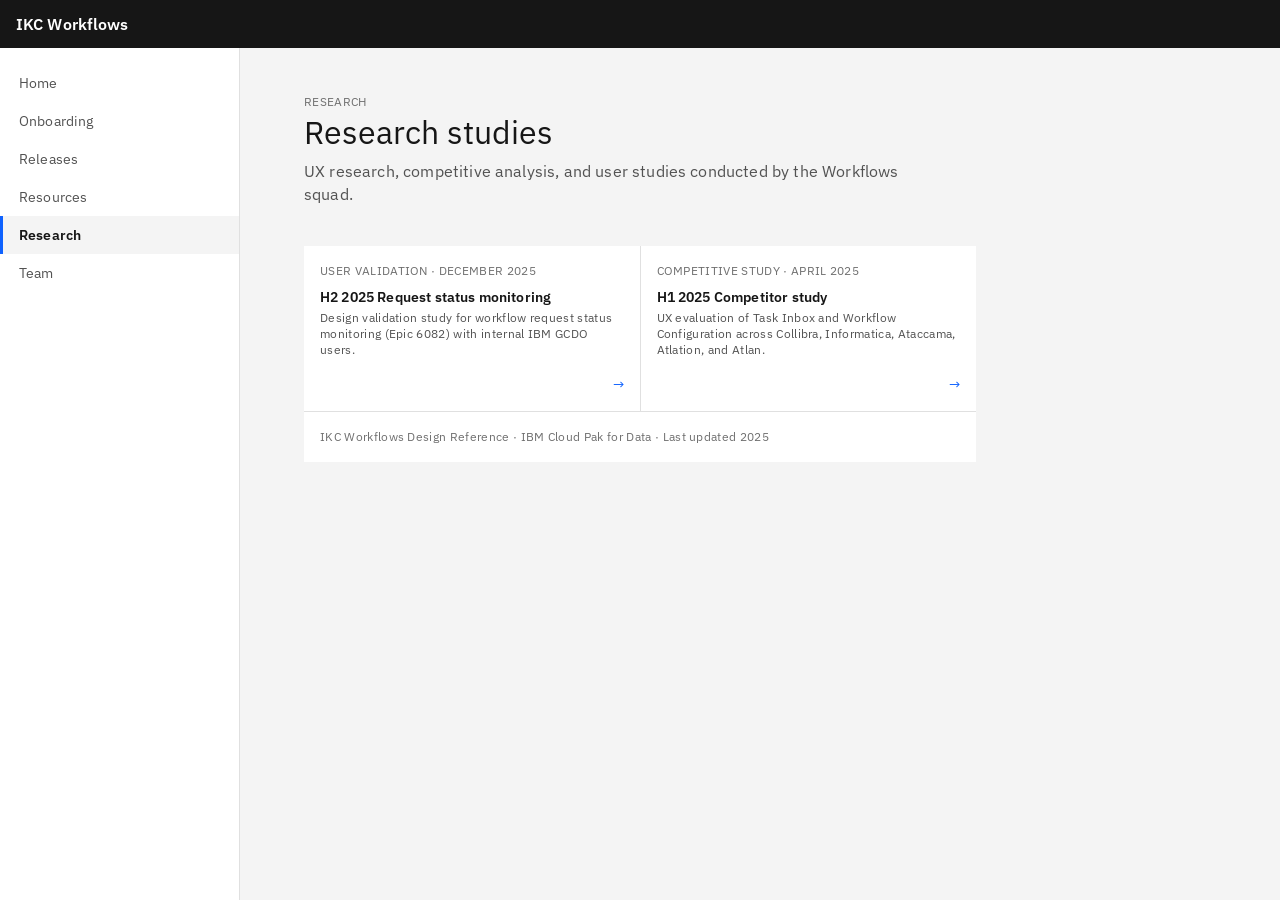
==== competitive.html @ 1f09ec60 "Initial commit — IKC Workflows design reference site" ====
<!DOCTYPE html>
<html lang="en">
<head>
  <meta charset="UTF-8">
  <meta name="viewport" content="width=device-width, initial-scale=1.0">
  <title>Research - IKC Workflows Design Reference</title>
  <link rel="stylesheet" href="css/style.css">
  <link href="https://fonts.googleapis.com/css2?family=IBM+Plex+Sans:wght@300;400;500;600&family=IBM+Plex+Mono:wght@400;600&display=swap" rel="stylesheet">
</head>
<body>

  <header class="shell-header">
    <a href="index.html" class="shell-header__name">IKC Workflows</a>
  </header>

  <nav class="mobile-nav">
    <a href="index.html">Home</a>
    <a href="onboarding.html">Onboarding</a>
    <a href="releases.html">Releases</a>
    <a href="resources.html">Resources</a>
    <a href="competitive.html" class="active">Research</a>
    <a href="team.html">Team</a>
  </nav>

  <div class="layout">
    <aside class="side-nav">
      <a href="index.html" class="side-nav__link">Home</a>
      <a href="onboarding.html" class="side-nav__link">Onboarding</a>
      <a href="releases.html" class="side-nav__link">Releases</a>
      <a href="resources.html" class="side-nav__link">Resources</a>
      <a href="competitive.html" class="side-nav__link active">Research</a>
      <a href="team.html" class="side-nav__link">Team</a>
    </aside>

    <main class="main-content">
      <div class="page-header">
        <span class="label-01" style="color: var(--cds-text-helper); text-transform: uppercase;">Research</span>
        <h1>Research studies</h1>
        <p>UX research, competitive analysis, and user studies conducted by the Workflows squad.</p>
      </div>

      <div class="tile-grid">
        <a href="research/h2-2025-request-status-validation.html" class="tile">
          <div>
            <div class="tile__label">User validation &middot; December 2025</div>
            <div class="tile__title">H2 2025 Request status monitoring</div>
            <div class="tile__description">Design validation study for workflow request status monitoring (Epic 6082) with internal IBM GCDO users.</div>
          </div>
          <div class="tile__arrow">&rarr;</div>
        </a>
        <a href="research/h1-2025-competitor-study.html" class="tile">
          <div>
            <div class="tile__label">Competitive study &middot; April 2025</div>
            <div class="tile__title">H1 2025 Competitor study</div>
            <div class="tile__description">UX evaluation of Task Inbox and Workflow Configuration across Collibra, Informatica, Ataccama, Atlation, and Atlan.</div>
          </div>
          <div class="tile__arrow">&rarr;</div>
        </a>
      </div>

      <footer class="site-footer">
        IKC Workflows Design Reference &middot; IBM Cloud Pak for Data &middot; Last updated 2025
      </footer>
    </main>
  </div>

</body>
</html>
---- css/style.css ----
/* ========================================
   Workflows Design Reference
   Carbon Design System inspired (v11)
   Theme: Gray 10
   ======================================== */

/* --- Carbon v11 color tokens (Gray 10 / White theme) --- */
:root {
  /* Background */
  --cds-background: #ffffff;
  --cds-background-hover: #e8e8e8;
  --cds-layer-01: #f4f4f4;
  --cds-layer-02: #ffffff;
  --cds-layer-accent-01: #e0e0e0;

  /* Text */
  --cds-text-primary: #161616;
  --cds-text-secondary: #525252;
  --cds-text-placeholder: #a8a8a8;
  --cds-text-helper: #6f6f6f;
  --cds-text-on-color: #ffffff;
  --cds-text-inverse: #ffffff;

  /* Link */
  --cds-link-primary: #0f62fe;
  --cds-link-primary-hover: #0043ce;
  --cds-link-visited: #8a3ffc;

  /* Border */
  --cds-border-subtle-00: #e0e0e0;
  --cds-border-subtle-01: #c6c6c6;
  --cds-border-strong-01: #8d8d8d;

  /* Interactive */
  --cds-interactive: #0f62fe;
  --cds-focus: #0f62fe;
  --cds-highlight: #d0e2ff;

  /* Support */
  --cds-support-info: #0043ce;
  --cds-support-success: #198038;
  --cds-support-warning: #f1c21b;

  /* Tag */
  --cds-tag-background-blue: #d0e2ff;
  --cds-tag-color-blue: #0043ce;
  --cds-tag-background-gray: #e0e0e0;
  --cds-tag-color-gray: #393939;
  --cds-tag-background-teal: #9ef0f0;
  --cds-tag-color-teal: #004144;
  --cds-tag-background-purple: #e8daff;
  --cds-tag-color-purple: #491d8b;
  --cds-tag-background-green: #a7f0ba;
  --cds-tag-color-green: #044317;

  /* Blue scale */
  --cds-blue-10: #edf5ff;
  --cds-blue-20: #d0e2ff;
  --cds-blue-60: #0f62fe;
  --cds-blue-70: #0043ce;
  --cds-blue-80: #002d9c;
  --cds-blue-90: #001d6c;
  --cds-blue-100: #001141;

  /* Gray scale */
  --cds-gray-10: #f4f4f4;
  --cds-gray-20: #e0e0e0;
  --cds-gray-30: #c6c6c6;
  --cds-gray-50: #8d8d8d;
  --cds-gray-60: #6f6f6f;
  --cds-gray-70: #525252;
  --cds-gray-80: #393939;
  --cds-gray-90: #262626;
  --cds-gray-100: #161616;

  /* Spacing tokens (Carbon 2x grid: base = 8px) */
  --cds-spacing-02: 4px;
  --cds-spacing-03: 8px;
  --cds-spacing-04: 12px;
  --cds-spacing-05: 16px;
  --cds-spacing-06: 24px;
  --cds-spacing-07: 32px;
  --cds-spacing-08: 40px;
  --cds-spacing-09: 48px;
  --cds-spacing-10: 64px;
  --cds-spacing-11: 80px;
  --cds-spacing-12: 96px;

  /* Layout */
  --max-width: 1056px;
  --sidebar-width: 240px;
}

/* === Reset === */
*, *::before, *::after {
  box-sizing: border-box;
  margin: 0;
  padding: 0;
}

/* === Base === */
html {
  font-size: 16px;
  -webkit-font-smoothing: antialiased;
  -moz-osx-font-smoothing: grayscale;
}

body {
  font-family: 'IBM Plex Sans', 'Helvetica Neue', Arial, sans-serif;
  color: var(--cds-text-primary);
  background: var(--cds-layer-01);
  line-height: 1.5;
  min-height: 100vh;
}

/* === Typography (Carbon productive tokens) === */
/* heading-07 */
.heading-07 {
  font-size: 2.625rem;
  line-height: 1.19;
  font-weight: 300;
  letter-spacing: 0;
}

/* heading-05 */
h1, .heading-05 {
  font-size: 2rem;
  line-height: 1.25;
  font-weight: 400;
  letter-spacing: 0;
}

/* heading-04 */
h2, .heading-04 {
  font-size: 1.75rem;
  line-height: 1.29;
  font-weight: 400;
  letter-spacing: 0;
}

/* heading-03 */
h3, .heading-03 {
  font-size: 1.25rem;
  line-height: 1.4;
  font-weight: 400;
  letter-spacing: 0;
}

/* heading-02 */
h4, .heading-02 {
  font-size: 0.875rem;
  line-height: 1.29;
  font-weight: 600;
  letter-spacing: 0.16px;
}

/* body-long-01 */
p, .body-01 {
  font-size: 0.875rem;
  line-height: 1.43;
  letter-spacing: 0.16px;
}

/* body-long-02 */
.body-02 {
  font-size: 1rem;
  line-height: 1.5;
  letter-spacing: 0;
}

/* label-01 */
.label-01 {
  font-size: 0.75rem;
  line-height: 1.34;
  font-weight: 400;
  letter-spacing: 0.32px;
}

/* helper-text-01 */
.helper-01 {
  font-size: 0.75rem;
  line-height: 1.34;
  font-weight: 400;
  letter-spacing: 0.32px;
  color: var(--cds-text-helper);
}

/* code-01 */
code, .code-01 {
  font-family: 'IBM Plex Mono', 'Menlo', monospace;
  font-size: 0.75rem;
  line-height: 1.34;
  letter-spacing: 0.32px;
}

a {
  color: var(--cds-link-primary);
  text-decoration: none;
}

a:hover {
  color: var(--cds-link-primary-hover);
  text-decoration: underline;
}

a:visited {
  color: var(--cds-link-primary);
}

.shell-header__name:visited {
  color: var(--cds-text-inverse);
}

/* === Top header bar (Carbon UI shell) === */
.shell-header {
  position: sticky;
  top: 0;
  z-index: 100;
  background: var(--cds-gray-100);
  height: 48px;
  display: flex;
  align-items: center;
  padding: 0 var(--cds-spacing-05);
  border-bottom: none;
}

.shell-header__name {
  font-size: 1rem;
  font-weight: 600;
  color: var(--cds-text-inverse);
  text-decoration: none;
  letter-spacing: 0.1px;
  display: flex;
  align-items: center;
  height: 100%;
  padding: 0 var(--cds-spacing-05) 0 0;
}

.shell-header__name:hover {
  text-decoration: none;
  color: var(--cds-gray-30);
}

/* === Layout: sidebar + main === */
.layout {
  display: flex;
  min-height: calc(100vh - 48px);
}

/* === Sidebar nav (Carbon side-nav style) === */
.side-nav {
  width: var(--sidebar-width);
  background: var(--cds-background);
  border-right: 1px solid var(--cds-border-subtle-00);
  padding: var(--cds-spacing-05) 0;
  flex-shrink: 0;
  position: sticky;
  top: 48px;
  height: calc(100vh - 48px);
  overflow-y: auto;
}

.side-nav__link {
  display: block;
  font-size: 0.875rem;
  line-height: 1.29;
  letter-spacing: 0.16px;
  color: var(--cds-text-secondary);
  text-decoration: none;
  padding: 10px 16px;
  border-left: 3px solid transparent;
  transition: background 0.11s, border-color 0.11s;
}

.side-nav__link:hover {
  background: var(--cds-layer-01);
  color: var(--cds-text-primary);
  text-decoration: none;
}

.side-nav__link.active {
  background: var(--cds-layer-01);
  color: var(--cds-text-primary);
  font-weight: 600;
  border-left-color: var(--cds-interactive);
}

/* === In-page table of contents === */
.page-toc {
  display: flex;
  flex-wrap: wrap;
  gap: var(--cds-spacing-03) var(--cds-spacing-06);
  margin-bottom: var(--cds-spacing-08);
  padding-bottom: var(--cds-spacing-05);
  border-bottom: 1px solid var(--cds-border-subtle-00);
}

.page-toc a {
  font-size: 0.875rem;
  color: var(--cds-link-primary);
  text-decoration: none;
  white-space: nowrap;
}

.page-toc a:hover {
  text-decoration: underline;
  color: var(--cds-link-primary-hover);
}

/* === Main content === */
.main-content {
  flex: 1;
  min-width: 0;
  max-width: 800px;
  padding: var(--cds-spacing-08) var(--cds-spacing-10);
}

/* === Page header === */
.page-header {
  margin-bottom: var(--cds-spacing-08);
}

.page-header h1 {
  margin-bottom: var(--cds-spacing-03);
}

.page-header p {
  color: var(--cds-text-secondary);
  font-size: 1rem;
  max-width: 60ch;
}

/* === Breadcrumb (Carbon breadcrumb pattern) === */
.breadcrumb {
  display: flex;
  align-items: center;
  flex-wrap: wrap;
  gap: 0;
  margin-bottom: var(--cds-spacing-04);
  font-size: 0.875rem;
  line-height: 1.29;
  letter-spacing: 0.16px;
}

.breadcrumb__item {
  display: flex;
  align-items: center;
  color: var(--cds-text-secondary);
}

.breadcrumb__item a {
  color: var(--cds-link-primary);
  text-decoration: none;
}

.breadcrumb__item a:hover {
  color: var(--cds-link-primary-hover);
  text-decoration: underline;
}

.breadcrumb__item a:visited {
  color: var(--cds-link-primary);
}

/* Separator chevron between items */
.breadcrumb__item + .breadcrumb__item::before {
  content: '';
  display: inline-block;
  width: 16px;
  height: 16px;
  margin: 0 var(--cds-spacing-02);
  background-color: var(--cds-text-secondary);
  flex-shrink: 0;
  /* Carbon chevron-right 16px as inline mask */
  -webkit-mask-image: url("data:image/svg+xml,%3Csvg xmlns='http://www.w3.org/2000/svg' viewBox='0 0 16 16'%3E%3Cpath d='M11 8L6 3 5.3 3.7 9.6 8 5.3 12.3 6 13z'/%3E%3C/svg%3E");
  mask-image: url("data:image/svg+xml,%3Csvg xmlns='http://www.w3.org/2000/svg' viewBox='0 0 16 16'%3E%3Cpath d='M11 8L6 3 5.3 3.7 9.6 8 5.3 12.3 6 13z'/%3E%3C/svg%3E");
  -webkit-mask-repeat: no-repeat;
  mask-repeat: no-repeat;
  -webkit-mask-position: center;
  mask-position: center;
  -webkit-mask-size: contain;
  mask-size: contain;
}

/* Current page item — not a link */
.breadcrumb__item--current {
  color: var(--cds-text-primary);
  font-weight: 400;
  cursor: default;
}

/* === Hero banner (home page) === */
.hero {
  background: var(--cds-gray-90);
  color: var(--cds-text-inverse);
  padding: var(--cds-spacing-11) var(--cds-spacing-10);
  margin: calc(-1 * var(--cds-spacing-08)) calc(-1 * var(--cds-spacing-10)) var(--cds-spacing-08);
}

.hero h1 {
  font-size: 2.625rem;
  font-weight: 300;
  line-height: 1.19;
  margin-bottom: var(--cds-spacing-05);
  max-width: 560px;
}

.hero p {
  font-size: 1rem;
  line-height: 1.5;
  color: var(--cds-gray-30);
  max-width: 520px;
  margin-bottom: 0;
}

.hero__label {
  font-size: 0.75rem;
  font-weight: 600;
  letter-spacing: 0.32px;
  text-transform: uppercase;
  color: var(--cds-blue-20);
  margin-bottom: var(--cds-spacing-05);
  display: block;
}

/* === Section dividers === */
.section {
  margin-bottom: var(--cds-spacing-10);
}

.section h2 {
  margin-bottom: var(--cds-spacing-05);
  padding-bottom: var(--cds-spacing-03);
  border-bottom: 1px solid var(--cds-border-subtle-00);
  font-size: 1.25rem;
  font-weight: 600;
}

.section h3 {
  margin-top: var(--cds-spacing-07);
  margin-bottom: var(--cds-spacing-03);
  font-size: 1rem;
  font-weight: 600;
}

.section p {
  margin-bottom: var(--cds-spacing-05);
  max-width: 60ch;
}

/* === Tiles (Carbon clickable tile) === */
.tile-grid {
  display: grid;
  grid-template-columns: repeat(auto-fill, minmax(240px, 1fr));
  gap: 1px;
  background: var(--cds-border-subtle-00);
  margin-top: var(--cds-spacing-05);
}

.tile {
  background: var(--cds-background);
  padding: var(--cds-spacing-05);
  min-height: 160px;
  display: flex;
  flex-direction: column;
  justify-content: space-between;
  transition: background 0.11s;
  text-decoration: none;
  color: var(--cds-text-primary);
  cursor: pointer;
}

.tile:hover {
  background: var(--cds-background-hover);
  text-decoration: none;
}

.tile__label {
  font-size: 0.75rem;
  font-weight: 400;
  letter-spacing: 0.32px;
  color: var(--cds-text-helper);
  text-transform: uppercase;
  margin-bottom: var(--cds-spacing-03);
}

.tile__title {
  font-size: 0.875rem;
  font-weight: 600;
  line-height: 1.29;
  letter-spacing: 0.16px;
  margin-bottom: var(--cds-spacing-02);
}

.tile__description {
  font-size: 0.75rem;
  line-height: 1.34;
  letter-spacing: 0.32px;
  color: var(--cds-text-secondary);
  flex-grow: 1;
}

.tile__arrow {
  color: var(--cds-link-primary);
  font-size: 0.875rem;
  align-self: flex-end;
  margin-top: var(--cds-spacing-05);
}

/* === Structured list (Carbon) === */
.structured-list {
  width: 100%;
  border-collapse: collapse;
  margin-top: var(--cds-spacing-05);
}

.structured-list thead th {
  font-size: 0.75rem;
  font-weight: 600;
  letter-spacing: 0.32px;
  text-transform: uppercase;
  color: var(--cds-text-secondary);
  text-align: left;
  padding: var(--cds-spacing-03) var(--cds-spacing-05);
  border-bottom: 1px solid var(--cds-border-subtle-01);
  background: var(--cds-layer-01);
}

.structured-list tbody td {
  font-size: 0.875rem;
  line-height: 1.43;
  letter-spacing: 0.16px;
  padding: var(--cds-spacing-04) var(--cds-spacing-05);
  border-bottom: 1px solid var(--cds-border-subtle-00);
  vertical-align: top;
}

.structured-list tbody tr:hover {
  background: var(--cds-layer-01);
}

/* === Tags (Carbon) === */
.tag {
  display: inline-block;
  font-size: 0.75rem;
  font-weight: 400;
  letter-spacing: 0.32px;
  padding: 2px 8px;
  border-radius: 24px;
  margin-right: var(--cds-spacing-02);
  white-space: nowrap;
}

.tag--blue {
  background: var(--cds-tag-background-blue);
  color: var(--cds-tag-color-blue);
}

.tag--gray {
  background: var(--cds-tag-background-gray);
  color: var(--cds-tag-color-gray);
}

.tag--teal {
  background: var(--cds-tag-background-teal);
  color: var(--cds-tag-color-teal);
}

.tag--purple {
  background: var(--cds-tag-background-purple);
  color: var(--cds-tag-color-purple);
}

.tag--green {
  background: var(--cds-tag-background-green);
  color: var(--cds-tag-color-green);
}

/* === Notification (Carbon inline) === */
.notification {
  display: flex;
  align-items: flex-start;
  gap: var(--cds-spacing-04);
  padding: var(--cds-spacing-04) var(--cds-spacing-05);
  margin: var(--cds-spacing-06) 0;
  border-left: 3px solid var(--cds-support-info);
  background: var(--cds-blue-10);
}

.notification p {
  font-size: 0.875rem;
  margin-bottom: 0;
}

.notification__icon {
  flex-shrink: 0;
  width: 20px;
  height: 20px;
  margin-top: 1px;
}

/* === Content list items (links, resources) === */
.content-row {
  display: flex;
  align-items: baseline;
  gap: var(--cds-spacing-05);
  padding: var(--cds-spacing-04) 0;
  border-bottom: 1px solid var(--cds-border-subtle-00);
  font-size: 0.875rem;
}

.content-row:last-child {
  border-bottom: none;
}

.content-row__label {
  font-weight: 500;
  min-width: 220px;
  flex-shrink: 0;
}

.content-row__value {
  color: var(--cds-text-secondary);
}

/* === Team roster === */
.roster-row {
  display: flex;
  align-items: baseline;
  justify-content: space-between;
  padding: var(--cds-spacing-04) 0;
  border-bottom: 1px solid var(--cds-border-subtle-00);
  flex-wrap: wrap;
  gap: var(--cds-spacing-03);
}

.roster-row:last-child {
  border-bottom: none;
}

.roster-name {
  font-size: 0.875rem;
  font-weight: 600;
  letter-spacing: 0.16px;
}

.roster-role {
  font-size: 0.875rem;
  color: var(--cds-text-secondary);
  font-weight: 400;
}

.roster-location {
  font-size: 0.75rem;
  letter-spacing: 0.32px;
  color: var(--cds-text-helper);
}

/* === Meeting card === */
.meeting-card {
  padding: var(--cds-spacing-05);
  background: var(--cds-background);
  border: 1px solid var(--cds-border-subtle-00);
  margin-bottom: var(--cds-spacing-03);
}

.meeting-card__name {
  font-size: 0.875rem;
  font-weight: 600;
}

.meeting-card__cadence {
  font-size: 0.75rem;
  color: var(--cds-text-helper);
  letter-spacing: 0.32px;
  margin-top: 2px;
}

.meeting-card__detail {
  font-size: 0.8125rem;
  color: var(--cds-text-secondary);
  margin-top: var(--cds-spacing-02);
}

/* === Release timeline === */
.release {
  padding: var(--cds-spacing-06) 0;
  border-bottom: 1px solid var(--cds-border-subtle-00);
}

.release:last-child {
  border-bottom: none;
}

.release__header {
  display: flex;
  align-items: baseline;
  gap: var(--cds-spacing-04);
  margin-bottom: var(--cds-spacing-03);
}

.release__version {
  font-family: 'IBM Plex Mono', monospace;
  font-size: 1.125rem;
  font-weight: 600;
}

.release__date {
  font-size: 0.75rem;
  letter-spacing: 0.32px;
  color: var(--cds-text-helper);
}

.release ul {
  padding-left: var(--cds-spacing-06);
  margin-top: var(--cds-spacing-03);
}

.release li {
  font-size: 0.875rem;
  line-height: 1.43;
  letter-spacing: 0.16px;
  color: var(--cds-text-secondary);
  margin-bottom: var(--cds-spacing-02);
}

.release__links {
  margin-top: var(--cds-spacing-04);
  display: flex;
  gap: var(--cds-spacing-05);
  font-size: 0.875rem;
}

/* === User persona cards === */
.persona-grid {
  display: grid;
  grid-template-columns: repeat(auto-fill, minmax(200px, 1fr));
  gap: 1px;
  background: var(--cds-border-subtle-00);
  margin-top: var(--cds-spacing-05);
}

.persona-card {
  background: var(--cds-background);
  padding: var(--cds-spacing-05);
}

.persona-card h4 {
  margin-bottom: var(--cds-spacing-02);
}

.persona-card p {
  font-size: 0.8125rem;
  color: var(--cds-text-secondary);
  margin-bottom: var(--cds-spacing-03);
  max-width: none;
}

.persona-card .persona-roles {
  font-size: 0.75rem;
  color: var(--cds-text-helper);
  letter-spacing: 0.32px;
  font-style: italic;
}

/* === Comparison boxes === */
.comparison {
  display: grid;
  grid-template-columns: 1fr 1fr;
  gap: 1px;
  background: var(--cds-border-subtle-00);
  margin-top: var(--cds-spacing-05);
}

.comparison__box {
  background: var(--cds-background);
  padding: var(--cds-spacing-05);
}

.comparison__box h4 {
  margin-bottom: var(--cds-spacing-03);
}

.comparison__box ul {
  padding-left: var(--cds-spacing-06);
}

.comparison__box li {
  font-size: 0.8125rem;
  color: var(--cds-text-secondary);
  margin-bottom: var(--cds-spacing-02);
  line-height: 1.43;
}

/* === Stats row (home page) === */
.stats-row {
  display: flex;
  gap: 1px;
  background: var(--cds-border-subtle-00);
  margin: var(--cds-spacing-06) 0;
}

.stat {
  background: var(--cds-background);
  padding: var(--cds-spacing-05);
  flex: 1;
}

.stat__number {
  font-size: 2.625rem;
  font-weight: 300;
  line-height: 1.19;
  color: var(--cds-text-primary);
}

.stat__label {
  font-size: 0.75rem;
  letter-spacing: 0.32px;
  color: var(--cds-text-helper);
  margin-top: var(--cds-spacing-02);
}

/* === Footer === */
.site-footer {
  border-top: 1px solid var(--cds-border-subtle-00);
  padding: var(--cds-spacing-05) var(--cds-spacing-05);
  font-size: 0.75rem;
  letter-spacing: 0.32px;
  color: var(--cds-text-helper);
  background: var(--cds-background);
  margin-top: auto;
}

/* === Utility === */
.mt-07 { margin-top: var(--cds-spacing-07); }
.mb-05 { margin-bottom: var(--cds-spacing-05); }
.mb-07 { margin-bottom: var(--cds-spacing-07); }

ul.body-list {
  padding-left: var(--cds-spacing-06);
  margin-bottom: var(--cds-spacing-05);
}

ul.body-list li {
  font-size: 0.875rem;
  line-height: 1.43;
  letter-spacing: 0.16px;
  color: var(--cds-text-secondary);
  margin-bottom: var(--cds-spacing-02);
}

/* === Responsive === */
@media (max-width: 768px) {
  .side-nav {
    display: none;
  }
  
  .main-content {
    padding: var(--cds-spacing-06) var(--cds-spacing-05);
  }
  
  .hero {
    padding: var(--cds-spacing-08) var(--cds-spacing-05);
    margin: calc(-1 * var(--cds-spacing-06)) calc(-1 * var(--cds-spacing-05)) var(--cds-spacing-06);
  }
  
  .hero h1 {
    font-size: 1.75rem;
  }
  
  .tile-grid {
    grid-template-columns: 1fr;
  }
  
  .comparison {
    grid-template-columns: 1fr;
  }
  
  .content-row {
    flex-direction: column;
    gap: 2px;
  }
  
  .content-row__label {
    min-width: unset;
  }
  
  .roster-row {
    flex-direction: column;
    gap: 2px;
  }
  
  .stats-row {
    flex-direction: column;
  }

  /* Show mobile nav */
  .mobile-nav {
    display: flex;
    overflow-x: auto;
    gap: 0;
    background: var(--cds-background);
    border-bottom: 1px solid var(--cds-border-subtle-00);
    padding: 0 var(--cds-spacing-05);
  }
  
  .mobile-nav a {
    font-size: 0.8125rem;
    padding: var(--cds-spacing-04) var(--cds-spacing-05);
    white-space: nowrap;
    color: var(--cds-text-secondary);
    text-decoration: none;
    border-bottom: 2px solid transparent;
  }
  
  .mobile-nav a.active {
    color: var(--cds-text-primary);
    border-bottom-color: var(--cds-interactive);
  }
}

@media (min-width: 769px) {
  .mobile-nav {
    display: none;
  }
}
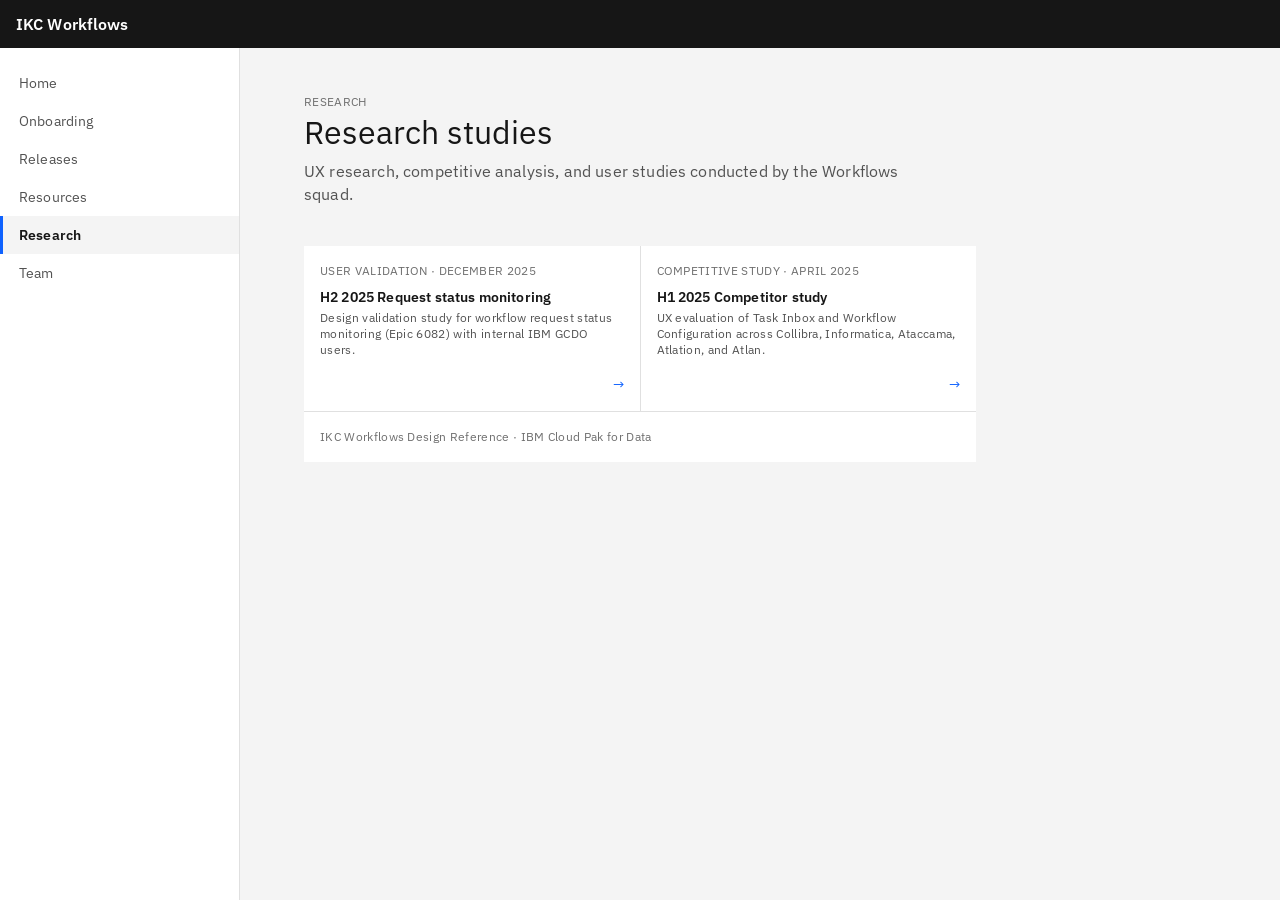
==== commit 3ba3624c: "Remove 'Last updated' from footers" ====
--- a/competitive.html
+++ b/competitive.html
@@ -59,7 +59,7 @@
       </div>
 
       <footer class="site-footer">
-        IKC Workflows Design Reference &middot; IBM Cloud Pak for Data &middot; Last updated 2025
+        IKC Workflows Design Reference &middot; IBM Cloud Pak for Data
       </footer>
     </main>
   </div>
--- a/css/style.css
+++ b/css/style.css
@@ -602,7 +602,8 @@
 /* === Content list items (links, resources) === */
 .content-row {
   display: flex;
-  align-items: baseline;
+  align-items: center;
+  justify-content: space-between;
   gap: var(--cds-spacing-05);
   padding: var(--cds-spacing-04) 0;
   border-bottom: 1px solid var(--cds-border-subtle-00);
@@ -621,12 +622,26 @@
 
 .content-row__value {
   color: var(--cds-text-secondary);
+  text-align: right;
+}
+
+.content-row a {
+  text-align: right;
+  white-space: nowrap;
+}
+
+.link-tbd {
+  font-size: 0.75rem;
+  color: var(--cds-text-disabled);
+  letter-spacing: 0.32px;
+  text-align: right;
+  white-space: nowrap;
 }
 
 /* === Team roster === */
 .roster-row {
   display: flex;
-  align-items: baseline;
+  align-items: center;
   justify-content: space-between;
   padding: var(--cds-spacing-04) 0;
   border-bottom: 1px solid var(--cds-border-subtle-00);
@@ -654,6 +669,65 @@
   font-size: 0.75rem;
   letter-spacing: 0.32px;
   color: var(--cds-text-helper);
+}
+
+.roster-row__meta {
+  display: flex;
+  align-items: center;
+  gap: var(--cds-spacing-04);
+  flex-shrink: 0;
+}
+
+/* Copy email button */
+.copy-email {
+  position: relative;
+  display: inline-flex;
+  align-items: center;
+  justify-content: center;
+  width: 28px;
+  height: 28px;
+  border: none;
+  background: transparent;
+  cursor: pointer;
+  border-radius: 2px;
+  color: var(--cds-text-helper);
+  padding: 0;
+  transition: background 0.1s, color 0.1s;
+}
+
+.copy-email:hover {
+  background: var(--cds-layer-01);
+  color: var(--cds-text-primary);
+}
+
+.copy-email svg {
+  width: 16px;
+  height: 16px;
+  fill: currentColor;
+  pointer-events: none;
+}
+
+/* Tooltip "Copied!" */
+.copy-email::after {
+  content: 'Copied!';
+  position: absolute;
+  bottom: calc(100% + 4px);
+  left: 50%;
+  transform: translateX(-50%);
+  background: var(--cds-gray-100);
+  color: var(--cds-text-inverse);
+  font-size: 0.6875rem;
+  letter-spacing: 0.16px;
+  white-space: nowrap;
+  padding: 2px 6px;
+  border-radius: 2px;
+  opacity: 0;
+  pointer-events: none;
+  transition: opacity 0.15s;
+}
+
+.copy-email.copied::after {
+  opacity: 1;
 }
 
 /* === Meeting card === */
